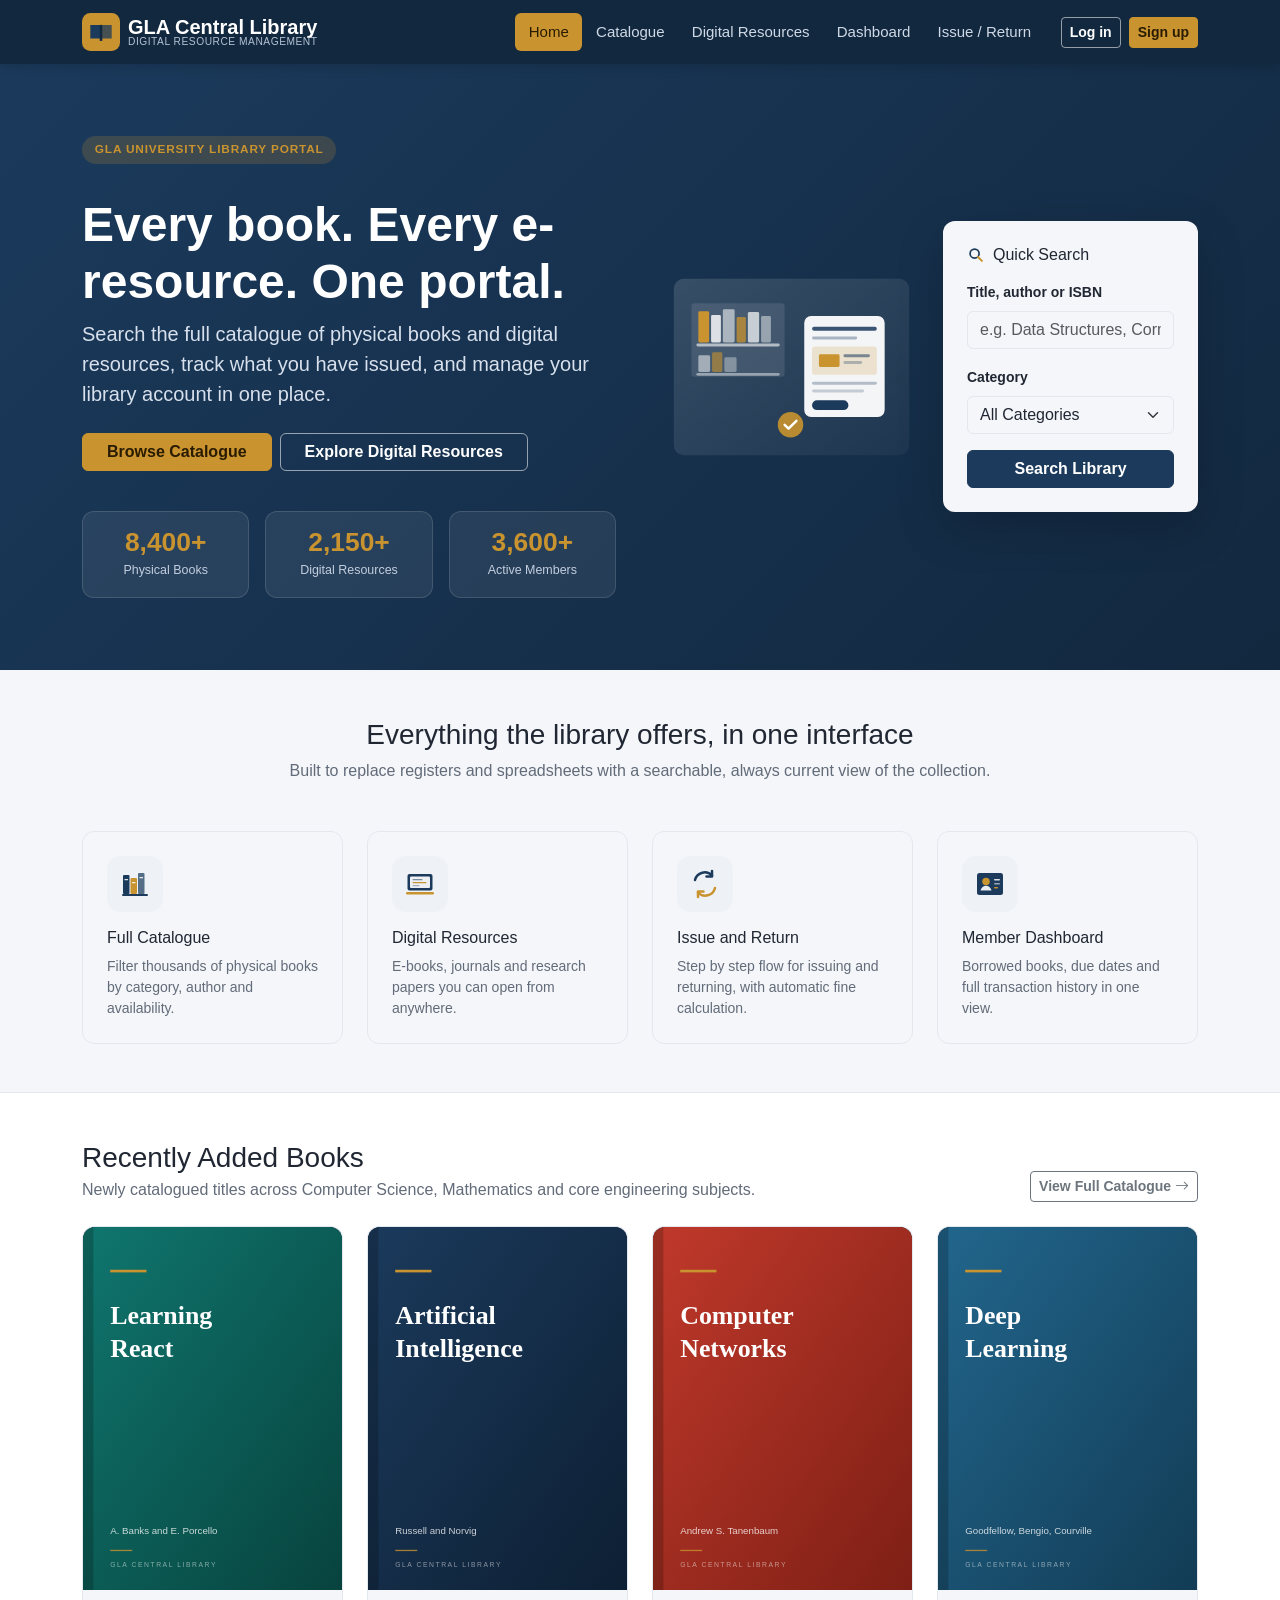
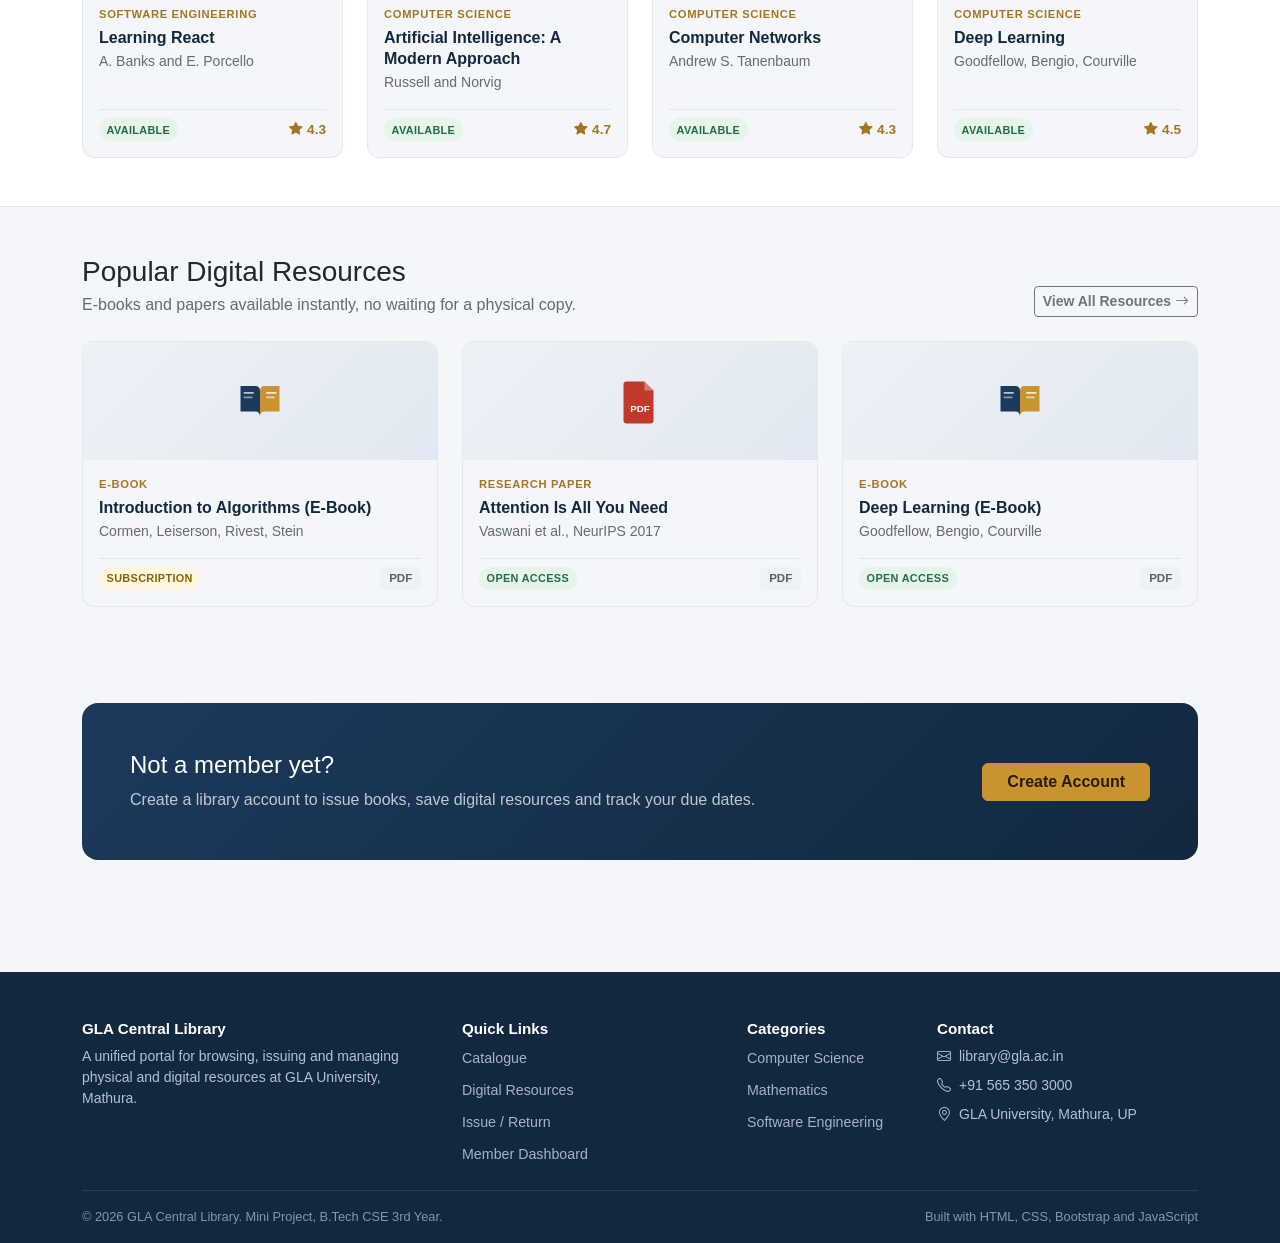
==== index.html @ 851c7cbb "Add Bootstrap base layout, shared styles and JS helpers" ====
<!DOCTYPE html>
<html lang="en">
<head>
<meta charset="UTF-8">
<meta name="viewport" content="width=device-width, initial-scale=1">
<title>Home | GLA Central Library</title>
<link rel="icon" href="img/logo.svg">
<link href="https://cdn.jsdelivr.net/npm/bootstrap@5.3.3/dist/css/bootstrap.min.css" rel="stylesheet">
<link href="https://cdn.jsdelivr.net/npm/bootstrap-icons@1.11.3/font/bootstrap-icons.min.css" rel="stylesheet">
<link rel="stylesheet" href="css/style.css">
</head>
<body>

<!-- navbar -->
<nav class="navbar navbar-expand-lg navbar-dark sticky-top site-nav">
  <div class="container">
    <a class="navbar-brand d-flex align-items-center gap-2" href="index.html">
      <img src="img/logo.svg" alt="" width="38" height="38">
      <span class="d-flex flex-column lh-1">
        <span class="fw-bold">GLA Central Library</span>
        <span class="brand-sub">Digital Resource Management</span>
      </span>
    </a>
    <button class="navbar-toggler" type="button" data-bs-toggle="collapse" data-bs-target="#mainNav" aria-controls="mainNav" aria-expanded="false" aria-label="Toggle navigation">
      <span class="navbar-toggler-icon"></span>
    </button>
    <div class="collapse navbar-collapse" id="mainNav">
      <ul class="navbar-nav ms-auto mb-2 mb-lg-0">
        <li class="nav-item"><a class="nav-link" href="index.html">Home</a></li>
        <li class="nav-item"><a class="nav-link" href="catalogue.html" data-match="book-details.html">Catalogue</a></li>
        <li class="nav-item"><a class="nav-link" href="digital-resources.html">Digital Resources</a></li>
        <li class="nav-item"><a class="nav-link" href="member-dashboard.html">Dashboard</a></li>
        <li class="nav-item"><a class="nav-link" href="issue-return.html">Issue / Return</a></li>
      </ul>
      <div class="d-flex gap-2 ms-lg-3 mt-2 mt-lg-0" id="navAuth"></div>
    </div>
  </div>
</nav>

<!-- hero -->
<header class="hero py-5">
  <div class="container py-lg-4">
    <div class="row align-items-center g-5">
      <div class="col-lg-6">
        <span class="eyebrow mb-3">GLA University Library Portal</span>
        <h1 class="display-5 fw-bold mt-3">Every book. Every e-resource. One portal.</h1>
        <p class="lead">Search the full catalogue of physical books and digital resources, track what you have issued, and manage your library account in one place.</p>
        <div class="d-flex flex-wrap gap-2 mt-4">
          <a href="catalogue.html" class="btn btn-gold px-4">Browse Catalogue</a>
          <a href="digital-resources.html" class="btn btn-outline-light-thin px-4">Explore Digital Resources</a>
        </div>

        <div class="row g-3 mt-4">
          <div class="col-4">
            <div class="stat-tile">
              <span class="stat-value" data-count="8400" data-suffix="+">0</span>
              <small>Physical Books</small>
            </div>
          </div>
          <div class="col-4">
            <div class="stat-tile">
              <span class="stat-value" data-count="2150" data-suffix="+">0</span>
              <small>Digital Resources</small>
            </div>
          </div>
          <div class="col-4">
            <div class="stat-tile">
              <span class="stat-value" data-count="3600" data-suffix="+">0</span>
              <small>Active Members</small>
            </div>
          </div>
        </div>
      </div>

      <div class="col-lg-6">
        <div class="row g-4 align-items-center">
          <div class="col-md-6 d-none d-lg-block">
            <img src="img/hero-library.svg" alt="Library shelves and a digital reader" class="hero-art">
          </div>
          <div class="col-md-6">
            <div class="card shadow-lg border-0">
              <div class="card-body p-4">
                <h2 class="h6 mb-3 d-flex align-items-center gap-2">
                  <img src="img/icons/search.svg" alt="" width="18" height="18"> Quick Search
                </h2>
                <form action="catalogue.html" method="get">
                  <div class="mb-3">
                    <label for="q" class="form-label small fw-semibold">Title, author or ISBN</label>
                    <input type="text" class="form-control" id="q" name="q" placeholder="e.g. Data Structures, Cormen">
                  </div>
                  <div class="mb-3">
                    <label for="cat" class="form-label small fw-semibold">Category</label>
                    <select class="form-select" id="cat" name="category">
                      <option value="">All Categories</option>
                      <option>Computer Science</option>
                      <option>Mathematics</option>
                      <option>Software Engineering</option>
                    </select>
                  </div>
                  <button type="submit" class="btn btn-navy w-100">Search Library</button>
                </form>
              </div>
            </div>
          </div>
        </div>
      </div>
    </div>
  </div>
</header>

<section class="py-5">
  <div class="container">
    <div class="text-center mb-5 reveal">
      <h2 class="h3">Everything the library offers, in one interface</h2>
      <p class="text-muted-soft mb-0">Built to replace registers and spreadsheets with a searchable, always current view of the collection.</p>
    </div>

    <div class="row g-4">
      <div class="col-sm-6 col-lg-3 reveal">
        <div class="card card-lift feature-card h-100">
          <div class="card-body p-4">
            <div class="feature-icon-box mb-3"><img src="img/icons/catalogue.svg" alt=""></div>
            <h3 class="h6">Full Catalogue</h3>
            <p class="text-muted-soft small mb-0">Filter thousands of physical books by category, author and availability.</p>
          </div>
        </div>
      </div>
      <div class="col-sm-6 col-lg-3 reveal">
        <div class="card card-lift feature-card h-100">
          <div class="card-body p-4">
            <div class="feature-icon-box mb-3"><img src="img/icons/digital.svg" alt=""></div>
            <h3 class="h6">Digital Resources</h3>
            <p class="text-muted-soft small mb-0">E-books, journals and research papers you can open from anywhere.</p>
          </div>
        </div>
      </div>
      <div class="col-sm-6 col-lg-3 reveal">
        <div class="card card-lift feature-card h-100">
          <div class="card-body p-4">
            <div class="feature-icon-box mb-3"><img src="img/icons/issue-return.svg" alt=""></div>
            <h3 class="h6">Issue and Return</h3>
            <p class="text-muted-soft small mb-0">Step by step flow for issuing and returning, with automatic fine calculation.</p>
          </div>
        </div>
      </div>
      <div class="col-sm-6 col-lg-3 reveal">
        <div class="card card-lift feature-card h-100">
          <div class="card-body p-4">
            <div class="feature-icon-box mb-3"><img src="img/icons/dashboard.svg" alt=""></div>
            <h3 class="h6">Member Dashboard</h3>
            <p class="text-muted-soft small mb-0">Borrowed books, due dates and full transaction history in one view.</p>
          </div>
        </div>
      </div>
    </div>
  </div>
</section>

<!-- recently added, rendered from data/books.json -->
<section class="py-5 bg-white border-top border-bottom">
  <div class="container">
    <div class="d-flex flex-wrap justify-content-between align-items-end gap-2 mb-4">
      <div>
        <h2 class="h3 mb-1">Recently Added Books</h2>
        <p class="text-muted-soft mb-0">Newly catalogued titles across Computer Science, Mathematics and core engineering subjects.</p>
      </div>
      <a href="catalogue.html" class="btn btn-outline-secondary btn-sm">View Full Catalogue <i class="bi bi-arrow-right"></i></a>
    </div>
    <div class="row g-4" id="latestBooks">
      <div class="col-12 text-center py-5 text-muted-soft">
        <div class="spinner-border text-secondary" role="status"><span class="visually-hidden">Loading</span></div>
      </div>
    </div>
  </div>
</section>

<section class="py-5">
  <div class="container">
    <div class="d-flex flex-wrap justify-content-between align-items-end gap-2 mb-4">
      <div>
        <h2 class="h3 mb-1">Popular Digital Resources</h2>
        <p class="text-muted-soft mb-0">E-books and papers available instantly, no waiting for a physical copy.</p>
      </div>
      <a href="digital-resources.html" class="btn btn-outline-secondary btn-sm">View All Resources <i class="bi bi-arrow-right"></i></a>
    </div>
    <div class="row g-4" id="topResources"></div>
  </div>
</section>

<section class="py-5">
  <div class="container">
    <div class="rounded-4 p-4 p-lg-5 text-white reveal" style="background:linear-gradient(135deg,#1b3a5c,#12283f)">
      <div class="row align-items-center g-4">
        <div class="col-lg-8">
          <h2 class="h4 text-white mb-2">Not a member yet?</h2>
          <p class="mb-0 text-light opacity-75">Create a library account to issue books, save digital resources and track your due dates.</p>
        </div>
        <div class="col-lg-4 text-lg-end">
          <a href="signup.html" class="btn btn-gold px-4">Create Account</a>
        </div>
      </div>
    </div>
  </div>
</section>

<!-- footer -->
<footer class="site-footer pt-5">
  <div class="container">
    <div class="row g-4 pb-4">
      <div class="col-lg-4">
        <h5>GLA Central Library</h5>
        <p class="small mb-0">A unified portal for browsing, issuing and managing physical and digital resources at GLA University, Mathura.</p>
      </div>
      <div class="col-6 col-lg-3">
        <h5>Quick Links</h5>
        <ul class="list-unstyled d-grid gap-2 mb-0">
          <li><a href="catalogue.html">Catalogue</a></li>
          <li><a href="digital-resources.html">Digital Resources</a></li>
          <li><a href="issue-return.html">Issue / Return</a></li>
          <li><a href="member-dashboard.html">Member Dashboard</a></li>
        </ul>
      </div>
      <div class="col-6 col-lg-2">
        <h5>Categories</h5>
        <ul class="list-unstyled d-grid gap-2 mb-0">
          <li><a href="catalogue.html?category=Computer+Science">Computer Science</a></li>
          <li><a href="catalogue.html?category=Mathematics">Mathematics</a></li>
          <li><a href="catalogue.html?category=Software+Engineering">Software Engineering</a></li>
        </ul>
      </div>
      <div class="col-lg-3">
        <h5>Contact</h5>
        <ul class="list-unstyled d-grid gap-2 mb-0 small">
          <li><i class="bi bi-envelope me-2"></i>library@gla.ac.in</li>
          <li><i class="bi bi-telephone me-2"></i>+91 565 350 3000</li>
          <li><i class="bi bi-geo-alt me-2"></i>GLA University, Mathura, UP</li>
        </ul>
      </div>
    </div>
    <div class="footer-bottom py-3 d-flex flex-wrap justify-content-between gap-2">
      <span>&copy; 2026 GLA Central Library. Mini Project, B.Tech CSE 3rd Year.</span>
      <span>Built with HTML, CSS, Bootstrap and JavaScript</span>
    </div>
  </div>
</footer>

<script src="https://cdn.jsdelivr.net/npm/bootstrap@5.3.3/dist/js/bootstrap.bundle.min.js"></script>
<script src="js/main.js"></script>
<script src="js/home.js"></script>
</body>
</html>
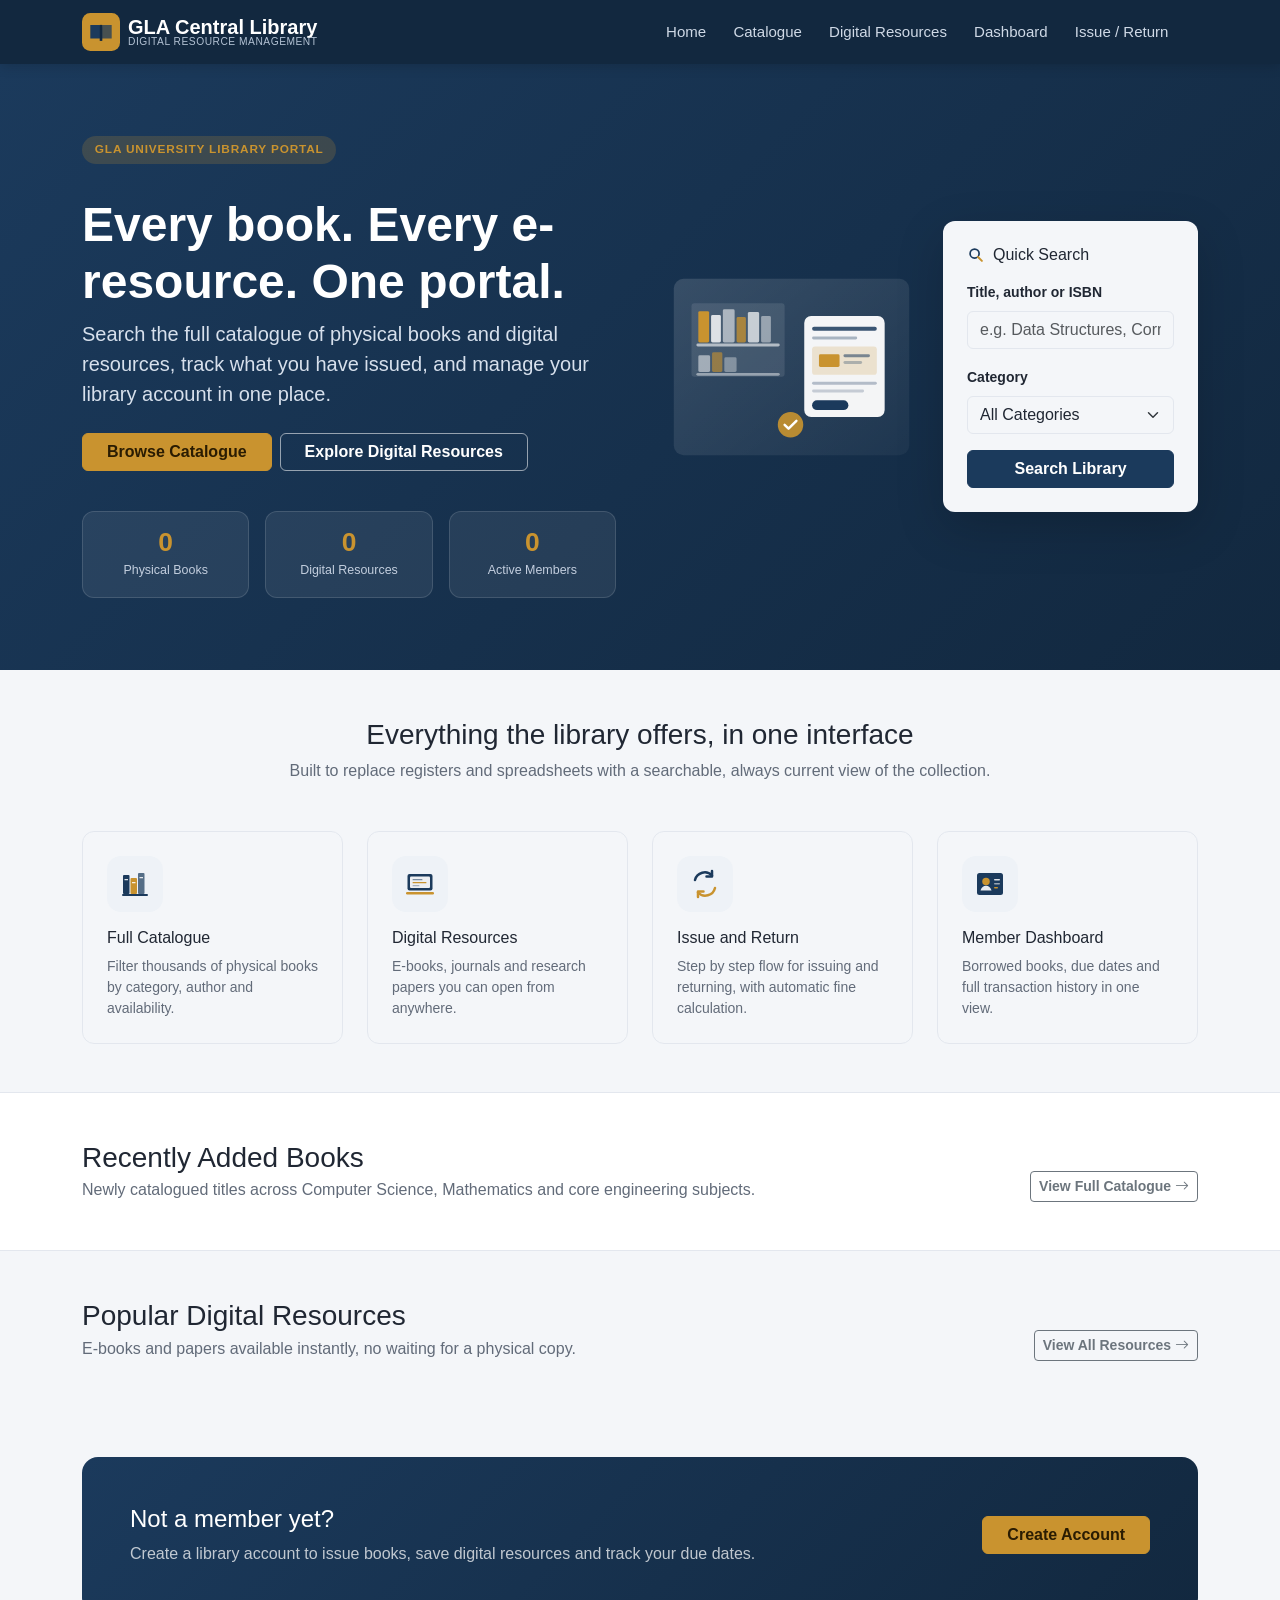
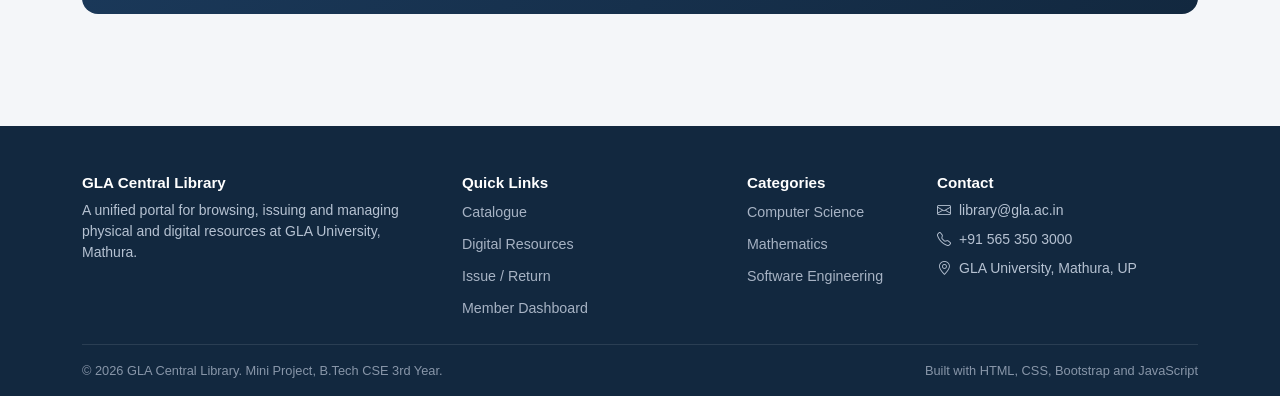
==== commit ecce8013: "Remove loading indicators and unnecessary multiple HTML files" ====
--- a/index.html
+++ b/index.html
@@ -11,7 +11,6 @@
 </head>
 <body>
 
-<!-- navbar -->
 <nav class="navbar navbar-expand-lg navbar-dark sticky-top site-nav">
   <div class="container">
     <a class="navbar-brand d-flex align-items-center gap-2" href="index.html">
@@ -37,7 +36,6 @@
   </div>
 </nav>
 
-<!-- hero -->
 <header class="hero py-5">
   <div class="container py-lg-4">
     <div class="row align-items-center g-5">
@@ -110,13 +108,13 @@
 
 <section class="py-5">
   <div class="container">
-    <div class="text-center mb-5 reveal">
+    <div class="text-center mb-5">
       <h2 class="h3">Everything the library offers, in one interface</h2>
       <p class="text-muted-soft mb-0">Built to replace registers and spreadsheets with a searchable, always current view of the collection.</p>
     </div>
 
     <div class="row g-4">
-      <div class="col-sm-6 col-lg-3 reveal">
+      <div class="col-sm-6 col-lg-3">
         <div class="card card-lift feature-card h-100">
           <div class="card-body p-4">
             <div class="feature-icon-box mb-3"><img src="img/icons/catalogue.svg" alt=""></div>
@@ -125,7 +123,7 @@
           </div>
         </div>
       </div>
-      <div class="col-sm-6 col-lg-3 reveal">
+      <div class="col-sm-6 col-lg-3">
         <div class="card card-lift feature-card h-100">
           <div class="card-body p-4">
             <div class="feature-icon-box mb-3"><img src="img/icons/digital.svg" alt=""></div>
@@ -134,7 +132,7 @@
           </div>
         </div>
       </div>
-      <div class="col-sm-6 col-lg-3 reveal">
+      <div class="col-sm-6 col-lg-3">
         <div class="card card-lift feature-card h-100">
           <div class="card-body p-4">
             <div class="feature-icon-box mb-3"><img src="img/icons/issue-return.svg" alt=""></div>
@@ -143,7 +141,7 @@
           </div>
         </div>
       </div>
-      <div class="col-sm-6 col-lg-3 reveal">
+      <div class="col-sm-6 col-lg-3">
         <div class="card card-lift feature-card h-100">
           <div class="card-body p-4">
             <div class="feature-icon-box mb-3"><img src="img/icons/dashboard.svg" alt=""></div>
@@ -156,7 +154,6 @@
   </div>
 </section>
 
-<!-- recently added, rendered from data/books.json -->
 <section class="py-5 bg-white border-top border-bottom">
   <div class="container">
     <div class="d-flex flex-wrap justify-content-between align-items-end gap-2 mb-4">
@@ -167,9 +164,6 @@
       <a href="catalogue.html" class="btn btn-outline-secondary btn-sm">View Full Catalogue <i class="bi bi-arrow-right"></i></a>
     </div>
     <div class="row g-4" id="latestBooks">
-      <div class="col-12 text-center py-5 text-muted-soft">
-        <div class="spinner-border text-secondary" role="status"><span class="visually-hidden">Loading</span></div>
-      </div>
     </div>
   </div>
 </section>
@@ -189,7 +183,7 @@
 
 <section class="py-5">
   <div class="container">
-    <div class="rounded-4 p-4 p-lg-5 text-white reveal" style="background:linear-gradient(135deg,#1b3a5c,#12283f)">
+    <div class="rounded-4 p-4 p-lg-5 text-white" style="background:linear-gradient(135deg,#1b3a5c,#12283f)">
       <div class="row align-items-center g-4">
         <div class="col-lg-8">
           <h2 class="h4 text-white mb-2">Not a member yet?</h2>
@@ -203,7 +197,6 @@
   </div>
 </section>
 
-<!-- footer -->
 <footer class="site-footer pt-5">
   <div class="container">
     <div class="row g-4 pb-4">
@@ -245,7 +238,5 @@
 </footer>
 
 <script src="https://cdn.jsdelivr.net/npm/bootstrap@5.3.3/dist/js/bootstrap.bundle.min.js"></script>
-<script src="js/main.js"></script>
-<script src="js/home.js"></script>
 </body>
 </html>
--- a/css/style.css
+++ b/css/style.css
@@ -0,0 +1,475 @@
+:root {
+  --navy: #1b3a5c;
+  --navy-dark: #12283f;
+  --navy-light: #2c5482;
+  --gold: #c9932f;
+  --gold-dark: #a5761f;
+  --page-bg: #f4f6f9;
+  --line: #e3e7ee;
+  --muted: #626b79;
+
+  --bs-primary: #1b3a5c;
+  --bs-primary-rgb: 27, 58, 92;
+  --bs-body-bg: #f4f6f9;
+  --bs-body-color: #202733;
+  --bs-body-font-family: "Segoe UI", Roboto, "Helvetica Neue", Arial, sans-serif;
+  --bs-border-color: #e3e7ee;
+  --bs-link-color: #1b3a5c;
+  --bs-link-hover-color: #c9932f;
+}
+
+body {
+  background: var(--page-bg);
+  animation: page-in .35s ease both;
+}
+
+@keyframes page-in {
+  from { opacity: 0; }
+  to   { opacity: 1; }
+}
+
+h1, h2, h3, h4, h5 {
+  color: var(--navy-dark);
+  font-weight: 700;
+}
+
+.text-muted-soft { color: var(--muted) !important; }
+
+.btn {
+  font-weight: 600;
+  transition: transform .15s ease, box-shadow .15s ease, background-color .15s ease, border-color .15s ease;
+}
+
+.btn:active { transform: translateY(1px); }
+
+.btn-gold {
+  background: var(--gold);
+  border-color: var(--gold);
+  color: #2a1c02;
+}
+
+.btn-gold:hover,
+.btn-gold:focus {
+  background: var(--gold-dark);
+  border-color: var(--gold-dark);
+  color: #fff;
+}
+
+.btn-navy {
+  background: var(--navy);
+  border-color: var(--navy);
+  color: #fff;
+}
+
+.btn-navy:hover,
+.btn-navy:focus {
+  background: var(--navy-light);
+  border-color: var(--navy-light);
+  color: #fff;
+}
+
+.btn-outline-light-thin {
+  border: 1px solid rgba(255, 255, 255, .55);
+  color: #fff;
+}
+
+.btn-outline-light-thin:hover {
+  background: rgba(255, 255, 255, .14);
+  color: #fff;
+}
+
+.site-nav {
+  background: var(--navy-dark);
+  box-shadow: 0 2px 12px rgba(0, 0, 0, .16);
+}
+
+.site-nav .navbar-brand { color: #fff; }
+
+.brand-sub {
+  font-size: .64rem;
+  letter-spacing: .05em;
+  color: #b3c2d4;
+  text-transform: uppercase;
+}
+
+.site-nav .nav-link {
+  color: #cfd9e6;
+  font-size: .94rem;
+  font-weight: 500;
+  border-radius: 6px;
+  padding: .5rem .85rem !important;
+  position: relative;
+  transition: color .15s ease, background-color .15s ease;
+}
+
+.site-nav .nav-link:hover { color: #fff; background: rgba(255, 255, 255, .08); }
+
+.site-nav .nav-link.active {
+  color: #2a1c02;
+  background: var(--gold);
+}
+
+.hero {
+  background: linear-gradient(135deg, var(--navy) 0%, var(--navy-dark) 100%);
+  color: #fff;
+  position: relative;
+  overflow: hidden;
+}
+
+.hero h1 { color: #fff; }
+
+.hero p.lead { color: #d7e0ec; }
+
+.hero-art {
+  animation: float-soft 6s ease-in-out infinite;
+  max-width: 100%;
+  height: auto;
+}
+
+@keyframes float-soft {
+  0%, 100% { transform: translateY(0); }
+  50%      { transform: translateY(-12px); }
+}
+
+.eyebrow {
+  display: inline-block;
+  background: rgba(201, 147, 47, .2);
+  color: var(--gold);
+  font-size: .74rem;
+  font-weight: 700;
+  letter-spacing: .07em;
+  text-transform: uppercase;
+  padding: .3rem .8rem;
+  border-radius: 20px;
+}
+
+.stat-tile {
+  background: rgba(255, 255, 255, .07);
+  border: 1px solid rgba(255, 255, 255, .13);
+  border-radius: 12px;
+  padding: 1rem;
+  text-align: center;
+}
+
+.stat-tile .stat-value {
+  display: block;
+  font-size: 1.65rem;
+  font-weight: 800;
+  color: var(--gold);
+  line-height: 1.1;
+}
+
+.stat-tile small { color: #c3cede; font-size: .78rem; }
+
+.card {
+  border: 1px solid var(--line);
+  border-radius: 12px;
+  transition: transform .2s ease, box-shadow .2s ease;
+}
+
+.card-lift:hover {
+  transform: translateY(-5px);
+  box-shadow: 0 12px 26px rgba(20, 30, 50, .13);
+}
+
+.book-card .cover-wrap {
+  overflow: hidden;
+  border-radius: 12px 12px 0 0;
+  background: var(--navy-dark);
+  aspect-ratio: 5 / 7;
+}
+
+.book-card .cover-wrap img {
+  width: 100%;
+  height: 100%;
+  object-fit: cover;
+  transition: transform .35s ease;
+}
+
+.book-card:hover .cover-wrap img { transform: scale(1.06); }
+
+.card-category {
+  font-size: .7rem;
+  text-transform: uppercase;
+  letter-spacing: .06em;
+  color: var(--gold-dark);
+  font-weight: 700;
+}
+
+.card-title-sm {
+  font-size: 1rem;
+  line-height: 1.35;
+  margin-bottom: .15rem;
+}
+
+.rating { color: var(--gold-dark); font-weight: 700; font-size: .85rem; }
+
+.feature-icon-box {
+  width: 56px;
+  height: 56px;
+  border-radius: 14px;
+  background: #eef2f7;
+  display: flex;
+  align-items: center;
+  justify-content: center;
+  transition: background-color .2s ease, transform .2s ease;
+}
+
+.feature-card:hover .feature-icon-box {
+  background: #e2e9f2;
+  transform: rotate(-4deg);
+}
+
+.feature-icon-box img { width: 32px; height: 32px; }
+
+.badge-available { background: #e6f4ea; color: #216e44; }
+.badge-issued    { background: #fbe9e7; color: #b0332a; }
+.badge-reserved  { background: #fff6e0; color: #8a6100; }
+.badge-overdue   { background: #fbe0de; color: #96231b; }
+
+.badge-soft {
+  font-weight: 700;
+  font-size: .68rem;
+  letter-spacing: .03em;
+  text-transform: uppercase;
+  padding: .32em .7em;
+  border-radius: 20px;
+}
+
+.resource-head {
+  height: 118px;
+  display: flex;
+  align-items: center;
+  justify-content: center;
+  background: linear-gradient(135deg, #eef2f7, #e2e8f1);
+  border-radius: 12px 12px 0 0;
+}
+
+.resource-head img {
+  width: 48px;
+  height: 48px;
+  transition: transform .25s ease;
+}
+
+.card-lift:hover .resource-head img { transform: translateY(-4px) scale(1.06); }
+
+.chip {
+  display: inline-block;
+  font-size: .72rem;
+  font-weight: 700;
+  padding: .2rem .55rem;
+  border-radius: 5px;
+  background: #eef1f5;
+  color: #55606f;
+}
+
+.filter-card { position: sticky; top: 88px; }
+
+.form-check-label { font-size: .92rem; }
+
+.table thead th {
+  background: #f1f4f8;
+  color: var(--muted);
+  font-size: .72rem;
+  text-transform: uppercase;
+  letter-spacing: .04em;
+  font-weight: 700;
+  border-bottom: 1px solid var(--line);
+}
+
+.table td { vertical-align: middle; font-size: .9rem; }
+
+.mini-cover {
+  width: 34px;
+  height: 46px;
+  object-fit: cover;
+  border-radius: 4px;
+  flex-shrink: 0;
+}
+
+.stat-box {
+  border: 1px solid var(--line);
+  border-radius: 12px;
+  background: #fff;
+  padding: 1.1rem;
+}
+
+.stat-box .num {
+  display: block;
+  font-size: 1.7rem;
+  font-weight: 800;
+  color: var(--navy);
+  line-height: 1.1;
+}
+
+.stat-box.is-warn .num { color: #c0392b; }
+
+.profile-card { position: sticky; top: 88px; }
+
+.profile-detail li {
+  display: flex;
+  justify-content: space-between;
+  gap: .5rem;
+  padding: .38rem 0;
+  font-size: .86rem;
+  border-bottom: 1px dashed var(--line);
+}
+
+.profile-detail li:last-child { border-bottom: 0; }
+
+.profile-detail li span:first-child { color: var(--muted); }
+
+.steps { position: relative; }
+
+.steps::before {
+  content: "";
+  position: absolute;
+  top: 19px;
+  left: 8%;
+  right: 8%;
+  height: 2px;
+  background: var(--line);
+}
+
+.step-dot {
+  width: 38px;
+  height: 38px;
+  border-radius: 50%;
+  background: #fff;
+  border: 2px solid var(--line);
+  color: var(--muted);
+  display: flex;
+  align-items: center;
+  justify-content: center;
+  font-weight: 700;
+  font-size: .88rem;
+  margin: 0 auto .5rem;
+  position: relative;
+  z-index: 1;
+  transition: background-color .25s ease, border-color .25s ease, color .25s ease;
+}
+
+.step.is-active .step-dot { background: var(--navy); border-color: var(--navy); color: #fff; }
+.step.is-done .step-dot   { background: #2e8b57; border-color: #2e8b57; color: #fff; }
+.step small               { font-size: .78rem; color: var(--muted); font-weight: 600; }
+.step.is-active small     { color: var(--navy); }
+
+.summary-box {
+  background: #f7f9fc;
+  border: 1px dashed var(--line);
+  border-radius: 10px;
+  padding: 1rem;
+}
+
+.summary-box .srow {
+  display: flex;
+  justify-content: space-between;
+  gap: .75rem;
+  padding: .3rem 0;
+  font-size: .9rem;
+}
+
+.summary-box .srow.total {
+  border-top: 1px solid var(--line);
+  margin-top: .4rem;
+  padding-top: .65rem;
+  font-weight: 700;
+}
+
+.auth-wrap {
+  min-height: 100vh;
+  display: grid;
+  grid-template-columns: 1fr 1fr;
+}
+
+.auth-side {
+  background: linear-gradient(135deg, var(--navy) 0%, var(--navy-dark) 100%);
+  color: #fff;
+  display: flex;
+  flex-direction: column;
+  justify-content: center;
+  padding: 3rem;
+}
+
+.auth-side h2 { color: #fff; }
+
+.auth-form-col {
+  display: flex;
+  align-items: center;
+  justify-content: center;
+  padding: 2.5rem 1.25rem;
+  background: #fff;
+}
+
+.auth-card { width: 100%; max-width: 430px; }
+
+.demo-creds {
+  background: #f1f4f8;
+  border-left: 3px solid var(--gold);
+  border-radius: 6px;
+  font-size: .83rem;
+  padding: .7rem .85rem;
+}
+
+@media (max-width: 991.98px) {
+  .auth-wrap { grid-template-columns: 1fr; min-height: auto; }
+  .auth-side { display: none; }
+  .filter-card, .profile-card { position: static; }
+}
+
+.site-footer {
+  background: var(--navy-dark);
+  color: #b6c2d2;
+  margin-top: 4rem;
+}
+
+.site-footer h5 { color: #fff; font-size: .95rem; }
+
+.site-footer a {
+  color: #a7b3c4;
+  font-size: .89rem;
+  text-decoration: none;
+  transition: color .15s ease, padding-left .15s ease;
+}
+
+.site-footer a:hover { color: var(--gold); padding-left: 3px; }
+
+.footer-bottom {
+  border-top: 1px solid rgba(255, 255, 255, .1);
+  font-size: .8rem;
+  color: #8896a9;
+}
+
+.empty-state {
+  border: 1px dashed var(--line);
+  border-radius: 12px;
+  padding: 2.5rem 1rem;
+  text-align: center;
+  color: var(--muted);
+  background: #fff;
+}
+
+.data-error {
+  border-left: 4px solid #c0392b;
+  background: #fbe9e7;
+  color: #8e2419;
+  border-radius: 6px;
+  padding: 1rem 1.15rem;
+  font-size: .9rem;
+}
+
+.form-control:focus,
+.form-select:focus {
+  border-color: var(--navy-light);
+  box-shadow: 0 0 0 .2rem rgba(44, 84, 130, .15);
+}
+
+@media (prefers-reduced-motion: reduce) {
+  *,
+  *::before,
+  *::after {
+    animation-duration: .01ms !important;
+    animation-iteration-count: 1 !important;
+    transition-duration: .01ms !important;
+  }
+}
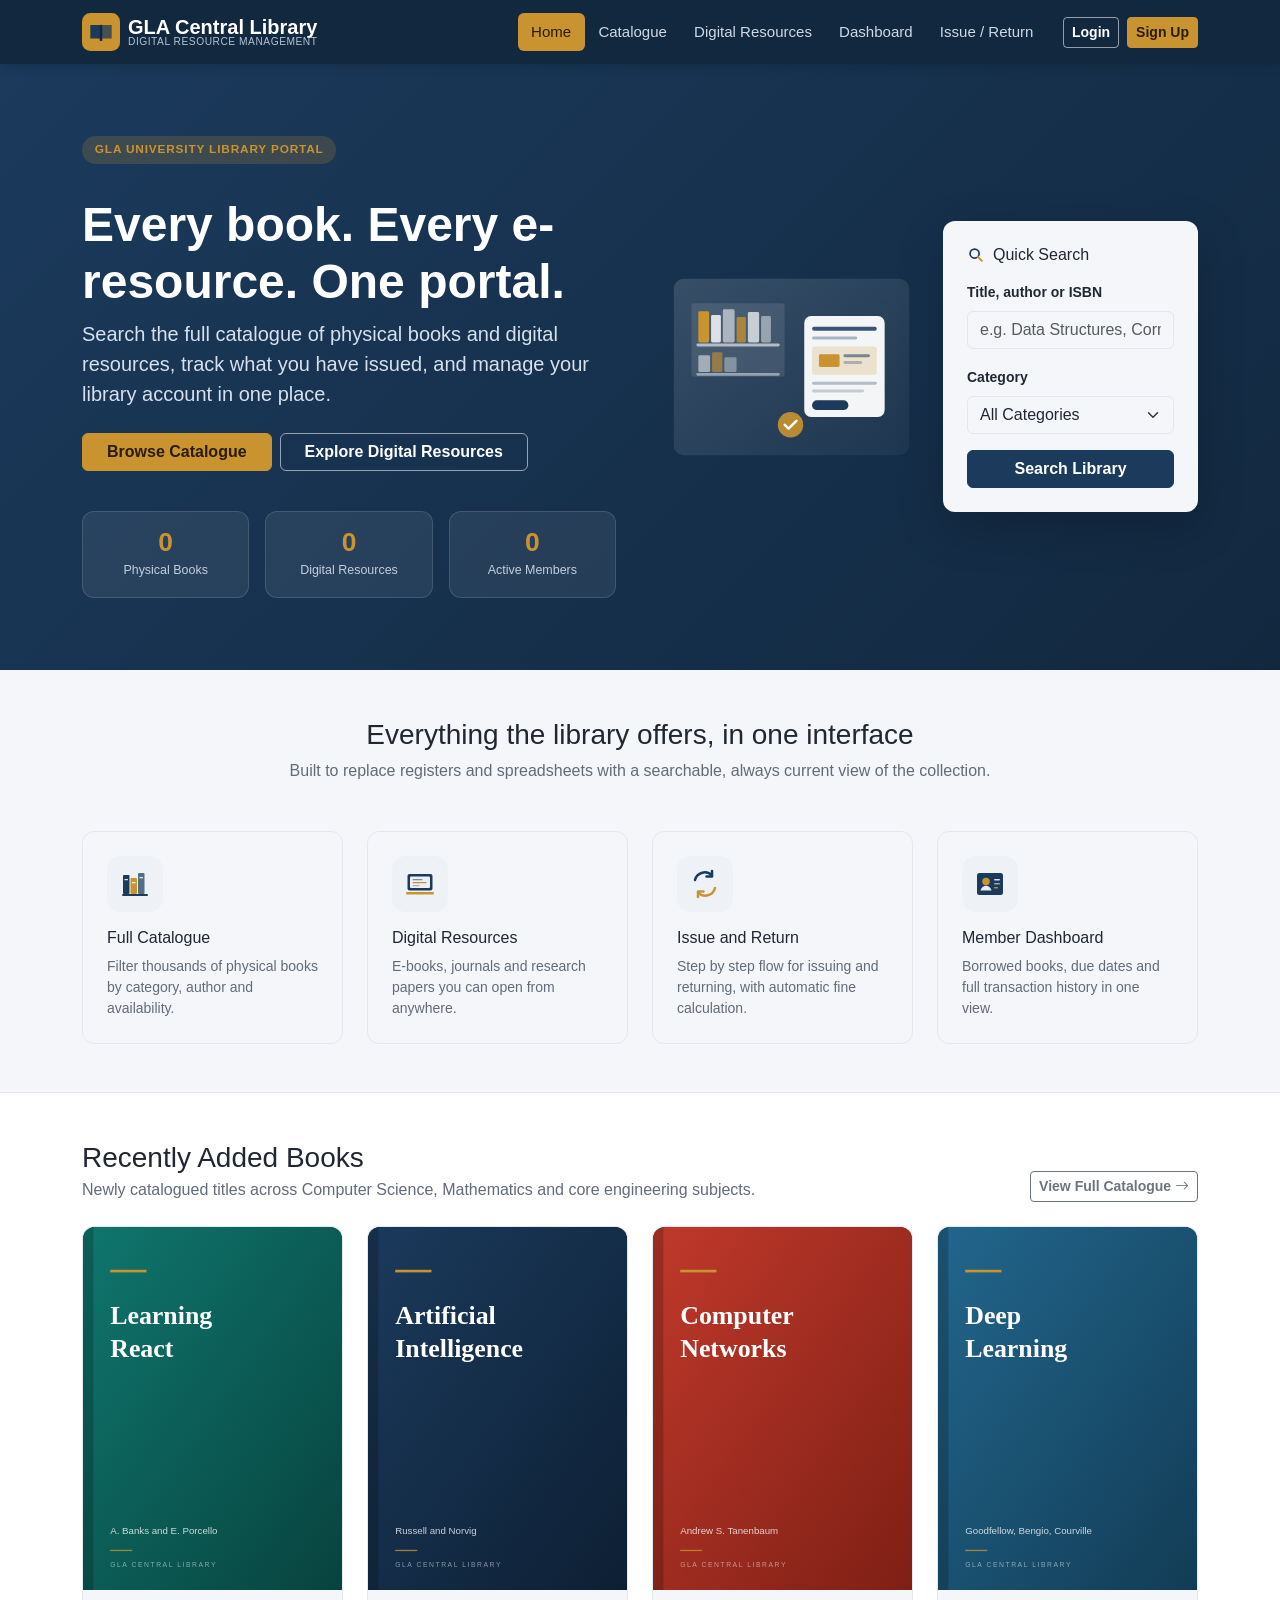
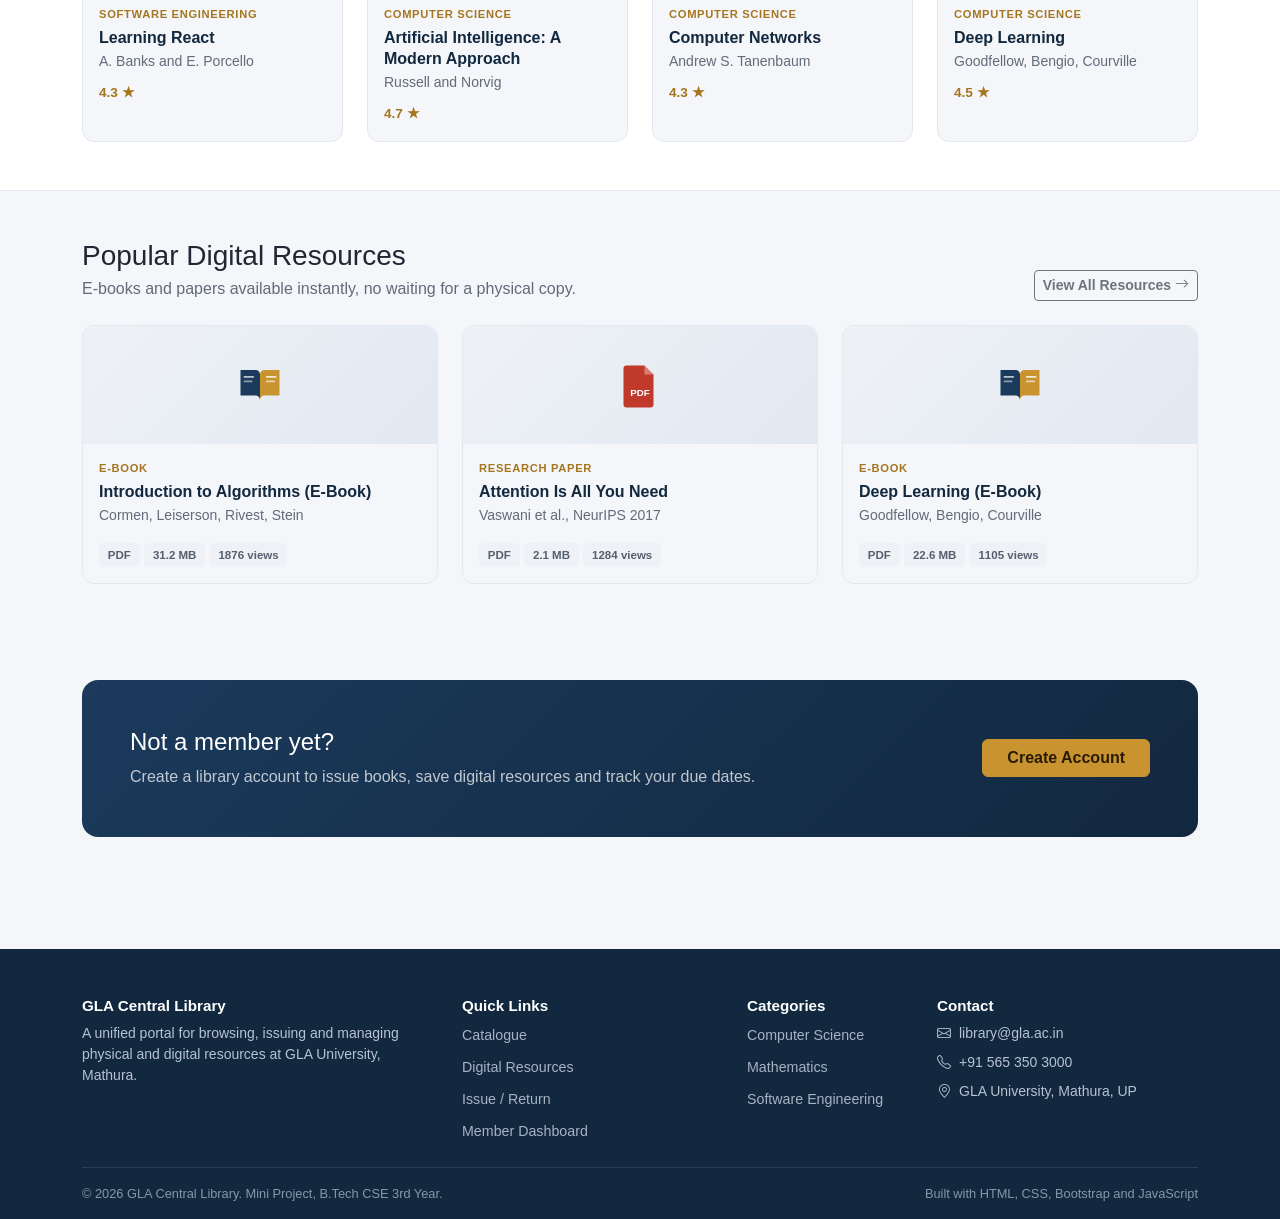
==== commit 1f9907c2: "Add JavaScript files and update HTML to enhance book and resource management features" ====
--- a/index.html
+++ b/index.html
@@ -238,5 +238,8 @@
 </footer>
 
 <script src="https://cdn.jsdelivr.net/npm/bootstrap@5.3.3/dist/js/bootstrap.bundle.min.js"></script>
+<script src="js/main.js"></script>
+<script src="js/books.js"></script>
+<script src="js/resources.js"></script>
 </body>
 </html>
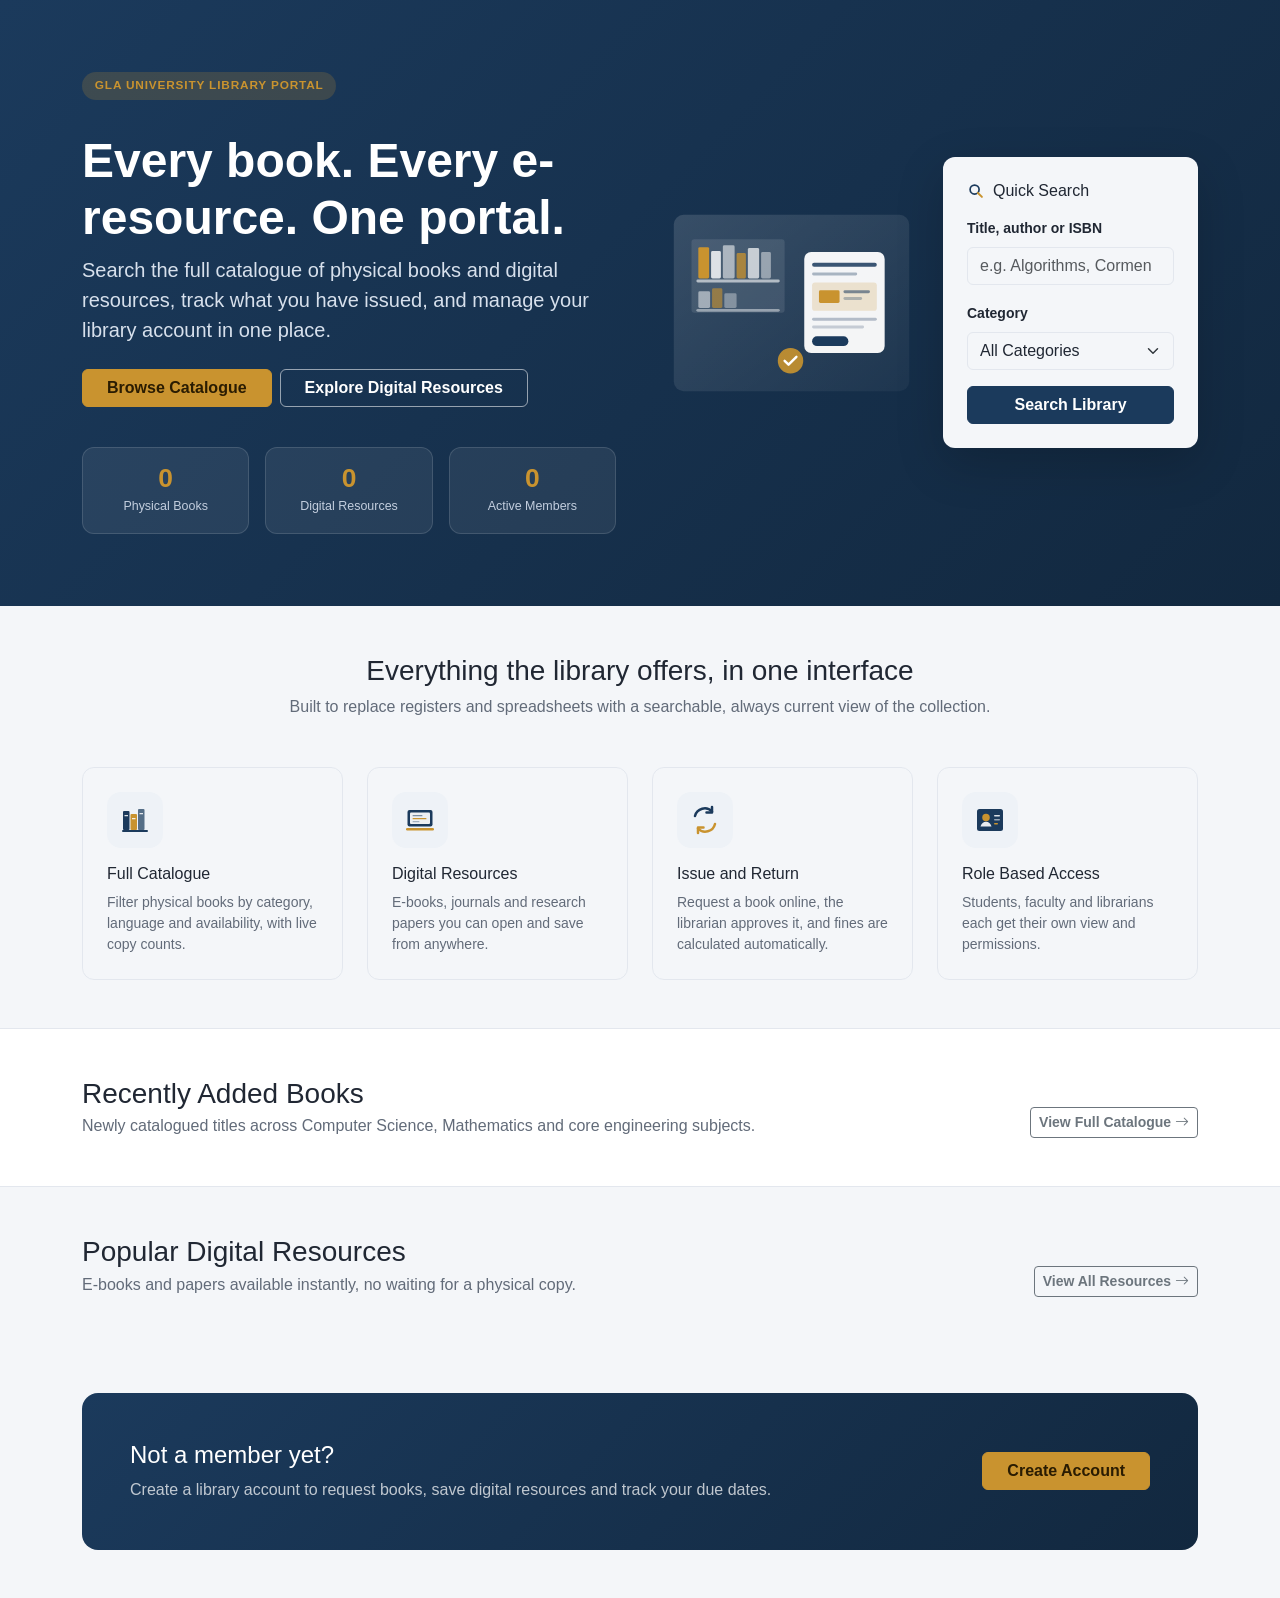
==== commit 45f331bd: "Rebuild home, login, sign up and catalogue pages on the shared core Co-Authored-By: Claude Opus 5.5 " ====
--- a/index.html
+++ b/index.html
@@ -4,39 +4,20 @@
 <meta charset="UTF-8">
 <meta name="viewport" content="width=device-width, initial-scale=1">
 <title>Home | GLA Central Library</title>
+<meta name="description" content="GLA Central Library portal - search books, open digital resources and manage your library account.">
 <link rel="icon" href="img/logo.svg">
 <link href="https://cdn.jsdelivr.net/npm/bootstrap@5.3.3/dist/css/bootstrap.min.css" rel="stylesheet">
 <link href="https://cdn.jsdelivr.net/npm/bootstrap-icons@1.11.3/font/bootstrap-icons.min.css" rel="stylesheet">
 <link rel="stylesheet" href="css/style.css">
+<link rel="stylesheet" href="css/responsive.css">
 </head>
 <body>
 
-<nav class="navbar navbar-expand-lg navbar-dark sticky-top site-nav">
-  <div class="container">
-    <a class="navbar-brand d-flex align-items-center gap-2" href="index.html">
-      <img src="img/logo.svg" alt="" width="38" height="38">
-      <span class="d-flex flex-column lh-1">
-        <span class="fw-bold">GLA Central Library</span>
-        <span class="brand-sub">Digital Resource Management</span>
-      </span>
-    </a>
-    <button class="navbar-toggler" type="button" data-bs-toggle="collapse" data-bs-target="#mainNav" aria-controls="mainNav" aria-expanded="false" aria-label="Toggle navigation">
-      <span class="navbar-toggler-icon"></span>
-    </button>
-    <div class="collapse navbar-collapse" id="mainNav">
-      <ul class="navbar-nav ms-auto mb-2 mb-lg-0">
-        <li class="nav-item"><a class="nav-link" href="index.html">Home</a></li>
-        <li class="nav-item"><a class="nav-link" href="catalogue.html" data-match="book-details.html">Catalogue</a></li>
-        <li class="nav-item"><a class="nav-link" href="digital-resources.html">Digital Resources</a></li>
-        <li class="nav-item"><a class="nav-link" href="member-dashboard.html">Dashboard</a></li>
-        <li class="nav-item"><a class="nav-link" href="issue-return.html">Issue / Return</a></li>
-      </ul>
-      <div class="d-flex gap-2 ms-lg-3 mt-2 mt-lg-0" id="navAuth"></div>
-    </div>
-  </div>
-</nav>
+<header id="siteHeader" class="sticky-top"></header>
 
-<header class="hero py-5">
+<main id="main">
+
+<section class="hero py-5">
   <div class="container py-lg-4">
     <div class="row align-items-center g-5">
       <div class="col-lg-6">
@@ -84,15 +65,12 @@
                 <form action="catalogue.html" method="get">
                   <div class="mb-3">
                     <label for="q" class="form-label small fw-semibold">Title, author or ISBN</label>
-                    <input type="text" class="form-control" id="q" name="q" placeholder="e.g. Data Structures, Cormen">
+                    <input type="text" class="form-control" id="q" name="q" placeholder="e.g. Algorithms, Cormen">
                   </div>
                   <div class="mb-3">
                     <label for="cat" class="form-label small fw-semibold">Category</label>
                     <select class="form-select" id="cat" name="category">
                       <option value="">All Categories</option>
-                      <option>Computer Science</option>
-                      <option>Mathematics</option>
-                      <option>Software Engineering</option>
                     </select>
                   </div>
                   <button type="submit" class="btn btn-navy w-100">Search Library</button>
@@ -104,7 +82,7 @@
       </div>
     </div>
   </div>
-</header>
+</section>
 
 <section class="py-5">
   <div class="container">
@@ -115,29 +93,29 @@
 
     <div class="row g-4">
       <div class="col-sm-6 col-lg-3">
-        <div class="card card-lift feature-card h-100">
+        <a href="catalogue.html" class="card card-lift feature-card h-100 text-decoration-none text-reset">
           <div class="card-body p-4">
             <div class="feature-icon-box mb-3"><img src="img/icons/catalogue.svg" alt=""></div>
             <h3 class="h6">Full Catalogue</h3>
-            <p class="text-muted-soft small mb-0">Filter thousands of physical books by category, author and availability.</p>
+            <p class="text-muted-soft small mb-0">Filter physical books by category, language and availability, with live copy counts.</p>
           </div>
-        </div>
+        </a>
       </div>
       <div class="col-sm-6 col-lg-3">
-        <div class="card card-lift feature-card h-100">
+        <a href="digital-resources.html" class="card card-lift feature-card h-100 text-decoration-none text-reset">
           <div class="card-body p-4">
             <div class="feature-icon-box mb-3"><img src="img/icons/digital.svg" alt=""></div>
             <h3 class="h6">Digital Resources</h3>
-            <p class="text-muted-soft small mb-0">E-books, journals and research papers you can open from anywhere.</p>
+            <p class="text-muted-soft small mb-0">E-books, journals and research papers you can open and save from anywhere.</p>
           </div>
-        </div>
+        </a>
       </div>
       <div class="col-sm-6 col-lg-3">
         <div class="card card-lift feature-card h-100">
           <div class="card-body p-4">
             <div class="feature-icon-box mb-3"><img src="img/icons/issue-return.svg" alt=""></div>
             <h3 class="h6">Issue and Return</h3>
-            <p class="text-muted-soft small mb-0">Step by step flow for issuing and returning, with automatic fine calculation.</p>
+            <p class="text-muted-soft small mb-0">Request a book online, the librarian approves it, and fines are calculated automatically.</p>
           </div>
         </div>
       </div>
@@ -145,8 +123,8 @@
         <div class="card card-lift feature-card h-100">
           <div class="card-body p-4">
             <div class="feature-icon-box mb-3"><img src="img/icons/dashboard.svg" alt=""></div>
-            <h3 class="h6">Member Dashboard</h3>
-            <p class="text-muted-soft small mb-0">Borrowed books, due dates and full transaction history in one view.</p>
+            <h3 class="h6">Role Based Access</h3>
+            <p class="text-muted-soft small mb-0">Students, faculty and librarians each get their own view and permissions.</p>
           </div>
         </div>
       </div>
@@ -161,10 +139,9 @@
         <h2 class="h3 mb-1">Recently Added Books</h2>
         <p class="text-muted-soft mb-0">Newly catalogued titles across Computer Science, Mathematics and core engineering subjects.</p>
       </div>
-      <a href="catalogue.html" class="btn btn-outline-secondary btn-sm">View Full Catalogue <i class="bi bi-arrow-right"></i></a>
+      <a href="catalogue.html?sort=newest" class="btn btn-outline-secondary btn-sm">View Full Catalogue <i class="bi bi-arrow-right"></i></a>
     </div>
-    <div class="row g-4" id="latestBooks">
-    </div>
+    <div class="row g-4" id="latestBooks"></div>
   </div>
 </section>
 
@@ -184,10 +161,10 @@
 <section class="py-5">
   <div class="container">
     <div class="rounded-4 p-4 p-lg-5 text-white" style="background:linear-gradient(135deg,#1b3a5c,#12283f)">
-      <div class="row align-items-center g-4">
+      <div class="row align-items-center g-4" id="ctaBox">
         <div class="col-lg-8">
           <h2 class="h4 text-white mb-2">Not a member yet?</h2>
-          <p class="mb-0 text-light opacity-75">Create a library account to issue books, save digital resources and track your due dates.</p>
+          <p class="mb-0 text-light opacity-75">Create a library account to request books, save digital resources and track your due dates.</p>
         </div>
         <div class="col-lg-4 text-lg-end">
           <a href="signup.html" class="btn btn-gold px-4">Create Account</a>
@@ -197,49 +174,12 @@
   </div>
 </section>
 
-<footer class="site-footer pt-5">
-  <div class="container">
-    <div class="row g-4 pb-4">
-      <div class="col-lg-4">
-        <h5>GLA Central Library</h5>
-        <p class="small mb-0">A unified portal for browsing, issuing and managing physical and digital resources at GLA University, Mathura.</p>
-      </div>
-      <div class="col-6 col-lg-3">
-        <h5>Quick Links</h5>
-        <ul class="list-unstyled d-grid gap-2 mb-0">
-          <li><a href="catalogue.html">Catalogue</a></li>
-          <li><a href="digital-resources.html">Digital Resources</a></li>
-          <li><a href="issue-return.html">Issue / Return</a></li>
-          <li><a href="member-dashboard.html">Member Dashboard</a></li>
-        </ul>
-      </div>
-      <div class="col-6 col-lg-2">
-        <h5>Categories</h5>
-        <ul class="list-unstyled d-grid gap-2 mb-0">
-          <li><a href="catalogue.html?category=Computer+Science">Computer Science</a></li>
-          <li><a href="catalogue.html?category=Mathematics">Mathematics</a></li>
-          <li><a href="catalogue.html?category=Software+Engineering">Software Engineering</a></li>
-        </ul>
-      </div>
-      <div class="col-lg-3">
-        <h5>Contact</h5>
-        <ul class="list-unstyled d-grid gap-2 mb-0 small">
-          <li><i class="bi bi-envelope me-2"></i>library@gla.ac.in</li>
-          <li><i class="bi bi-telephone me-2"></i>+91 565 350 3000</li>
-          <li><i class="bi bi-geo-alt me-2"></i>GLA University, Mathura, UP</li>
-        </ul>
-      </div>
-    </div>
-    <div class="footer-bottom py-3 d-flex flex-wrap justify-content-between gap-2">
-      <span>&copy; 2026 GLA Central Library. Mini Project, B.Tech CSE 3rd Year.</span>
-      <span>Built with HTML, CSS, Bootstrap and JavaScript</span>
-    </div>
-  </div>
-</footer>
+</main>
+
+<footer id="siteFooter"></footer>
 
 <script src="https://cdn.jsdelivr.net/npm/bootstrap@5.3.3/dist/js/bootstrap.bundle.min.js"></script>
 <script src="js/main.js"></script>
-<script src="js/books.js"></script>
-<script src="js/resources.js"></script>
+<script src="js/home.js"></script>
 </body>
 </html>
